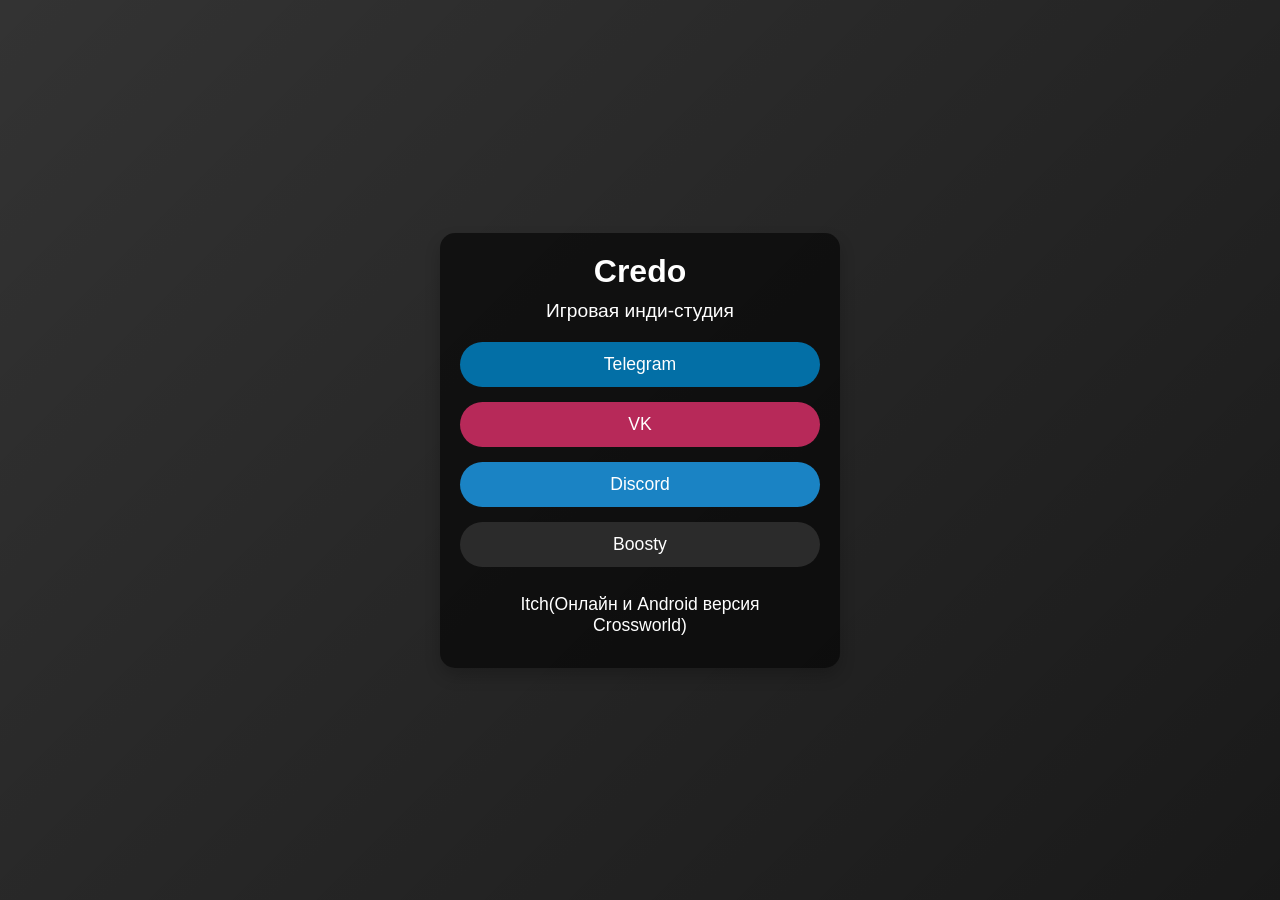
==== index.html @ 09cc0296 "Update index.html" ====
<!DOCTYPE html>
<html lang="en">
<head>
    <meta charset="UTF-8">
    <meta name="viewport" content="width=device-width, initial-scale=1.0">
    <title>Credo</title>
    <link rel="stylesheet" href="style.css">
</head>
<body>
    <div class="container">
        <h1>Credo</h1>
        <p>Игровая инди-студия</p>
        
        <div class="links">
            <a href="https://t.me/gamesareacredo" class="link telegram">Telegram</a>
            <a href="https://vk.com/credoindiegame" class="link instagram">VK</a>
            <a href="https://discord.gg/mqxVw9XGm2" class="link twitter">Discord</a>
            <a href="https://boosty.to/credo_game" class="link github">Boosty</a>
            <a href="https://food-king.itch.io/crossworld" class="link itch">Itch(Онлайн и Android версия Crossworld)</a>
        </div>
    </div>
</body>
</html>
---- style.css ----
* {
    margin: 0;
    padding: 0;
    box-sizing: border-box;
}

body {
    font-family: Arial, sans-serif;
    background: linear-gradient(135deg, rgba(0, 0, 0, 0.8), rgba(0, 0, 0, 0.9)), url('background-image.jpg') center/cover no-repeat;
    display: flex;
    justify-content: center;
    align-items: center;
    height: 100vh;
    color: #fff;
}

.container {
    text-align: center;
    max-width: 400px;
    width: 90%;
    background: rgba(0, 0, 0, 0.6); /* Темный полупрозрачный фон */
    padding: 20px;
    border-radius: 15px; /* Закругленные углы контейнера */
    box-shadow: 0 8px 16px rgba(0, 0, 0, 0.2);
}

h1 {
    font-size: 2em;
    margin-bottom: 10px;
}

p {
    font-size: 1.2em;
    margin-bottom: 20px;
}

.links {
    display: flex;
    flex-direction: column;
    gap: 15px;
}

.link {
    text-decoration: none;
    color: #fff;
    padding: 12px 20px;
    border-radius: 30px; /* Более закругленные кнопки */
    font-size: 1.1em;
    transition: background 0.3s, transform 0.2s;
}

.telegram { background: rgba(0, 136, 204, 0.8); }
.instagram { background: rgba(225, 48, 108, 0.8); }
.twitter { background: rgba(29, 161, 242, 0.8); }
.github { background: rgba(51, 51, 51, 0.8); }
.itch { background: rgba(34, 19, 2c, 0.8); }

.link:hover {
    opacity: 0.9;
    transform: scale(1.05); /* Небольшой масштаб при наведении */
}
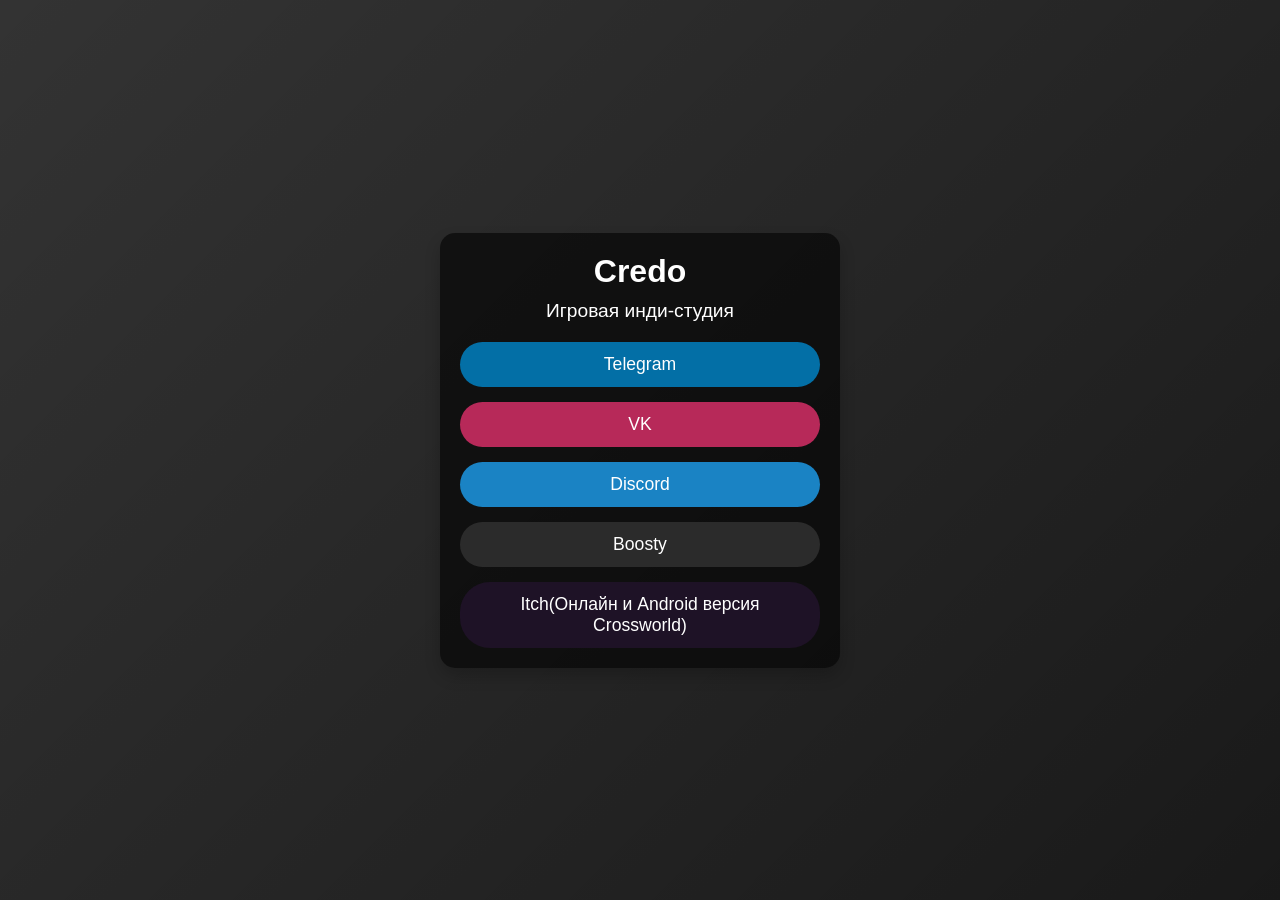
==== commit 63918036: "add favicon and change title" ====
--- a/index.html
+++ b/index.html
@@ -3,7 +3,8 @@
 <head>
     <meta charset="UTF-8">
     <meta name="viewport" content="width=device-width, initial-scale=1.0">
-    <title>Credo</title>
+    <title>Credo | Все ссылки</title>
+    <link rel="icon" type="image/x-icon" href="/images/favicon.png">
     <link rel="stylesheet" href="style.css">
 </head>
 <body>
--- a/style.css
+++ b/style.css
@@ -53,7 +53,7 @@
 .instagram { background: rgba(225, 48, 108, 0.8); }
 .twitter { background: rgba(29, 161, 242, 0.8); }
 .github { background: rgba(51, 51, 51, 0.8); }
-.itch { background: rgba(34, 19, 2c, 0.8); }
+.itch { background: rgba(34, 19, 44, 0.8); }
 
 .link:hover {
     opacity: 0.9;
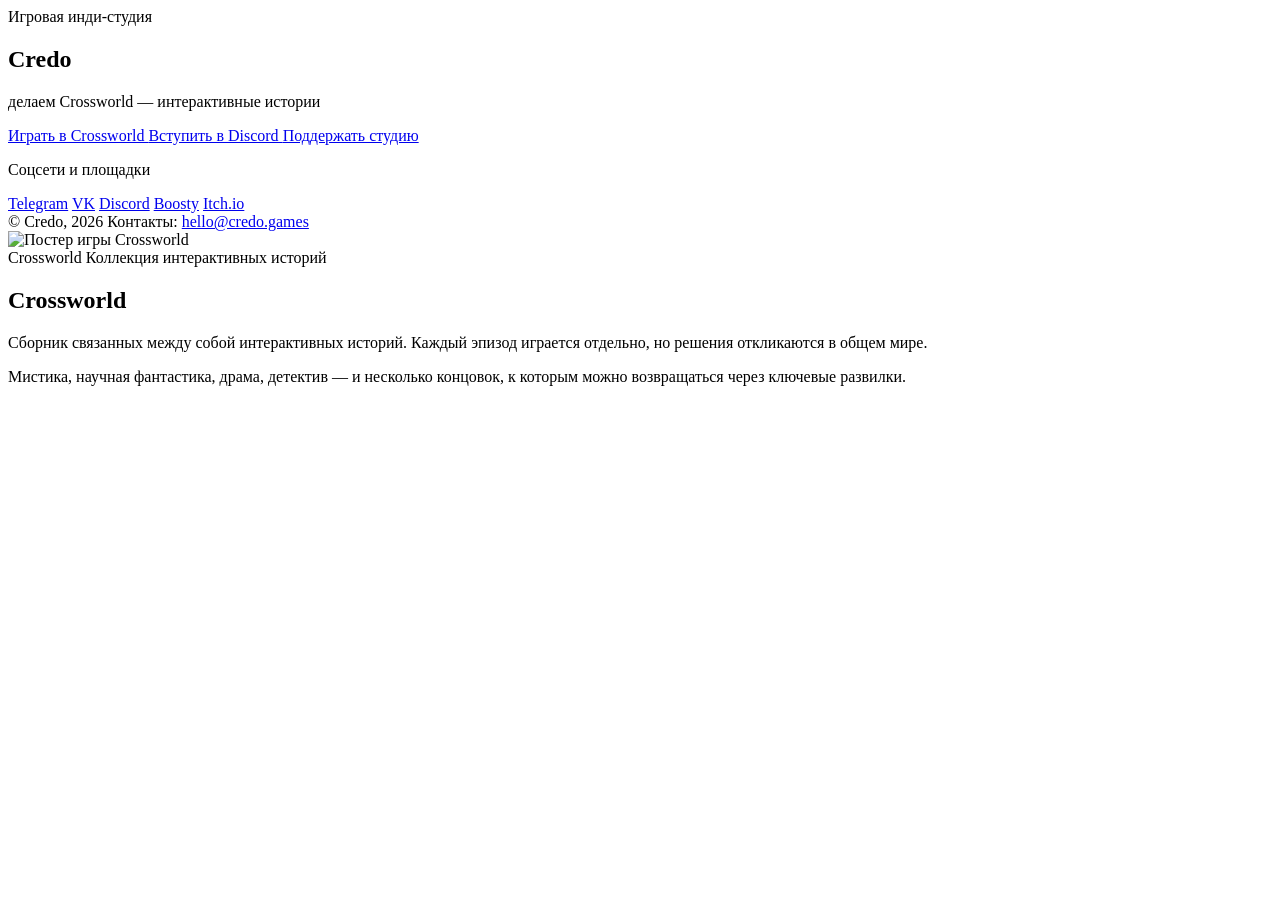
==== commit 516aa60b: "Revise index.html for Credo website update Updated the HTML structure and content for the Credo webs" ====
--- a/index.html
+++ b/index.html
@@ -1,24 +1,108 @@
 <!DOCTYPE html>
-<html lang="en">
+<html lang="ru">
 <head>
-    <meta charset="UTF-8">
-    <meta name="viewport" content="width=device-width, initial-scale=1.0">
-    <title>Credo | Все ссылки</title>
-    <link rel="icon" type="image/x-icon" href="/images/favicon.png">
-    <link rel="stylesheet" href="style.css">
+  <meta charset="UTF-8" />
+  <title>Credo — Crossworld</title>
+  <meta name="viewport" content="width=device-width, initial-scale=1" />
+  <meta
+    name="description"
+    content="Credo — инди-студия, создающая Crossworld: коллекцию интерактивных историй, где решения меняют финал."
+  />
+
+  <link rel="preconnect" href="https://fonts.googleapis.com">
+  <link rel="preconnect" href="https://fonts.gstatic.com" crossorigin>
+  <link
+    href="https://fonts.googleapis.com/css2?family=Cinzel:wght@600;700&family=Inter:wght@300;400;600;700&display=swap"
+    rel="stylesheet"
+  >
+
+  <link rel="stylesheet" href="css/base.css">
+  <link rel="stylesheet" href="css/background-stars.css">
+  <link rel="stylesheet" href="css/card.css">
+  <link rel="stylesheet" href="css/poster.css">
+  <link rel="stylesheet" href="css/layout.css">
 </head>
 <body>
-    <div class="container">
-        <h1>Credo</h1>
-        <p>Игровая инди-студия</p>
-        
-        <div class="links">
-            <a href="https://t.me/gamesareacredo" class="link telegram">Telegram</a>
-            <a href="https://vk.com/credoindiegame" class="link instagram">VK</a>
-            <a href="https://discord.gg/mqxVw9XGm2" class="link twitter">Discord</a>
-            <a href="https://boosty.to/credo_game" class="link github">Boosty</a>
-            <a href="https://food-king.itch.io/crossworld" class="link itch">Itch(Онлайн и Android версия Crossworld)</a>
+
+  <main class="page">
+    <div class="layout">
+
+      <!-- Левая колонка -->
+      <section class="card card-links" aria-label="Credo — ссылки и контакты">
+        <header class="card-header">
+          <div class="logo-pill">
+            <span class="logo-dot"></span>
+            <span>Игровая инди-студия</span>
+          </div>
+
+          <h1 class="title">Credo</h1>
+          <p class="subtitle">делаем Crossworld — интерактивные истории</p>
+        </header>
+
+        <div class="cta-column">
+          <!-- Замени href на реальные ссылки -->
+          <a class="btn btn-primary" href="https://your-itch-link.example" target="_blank" rel="noopener noreferrer">
+            Играть в Crossworld
+          </a>
+
+          <a class="btn btn-secondary" href="https://your-discord-link.example" target="_blank" rel="noopener noreferrer">
+            Вступить в Discord
+          </a>
+
+          <a class="btn btn-outline" href="https://your-boosty-link.example" target="_blank" rel="noopener noreferrer">
+            Поддержать студию
+          </a>
         </div>
+
+        <div class="links-section">
+          <p class="links-title">Соцсети и площадки</p>
+
+          <div class="links-grid">
+            <a class="pill-link" href="https://t.me/your_telegram" target="_blank" rel="noopener noreferrer">Telegram</a>
+            <a class="pill-link" href="https://vk.com/your_vk" target="_blank" rel="noopener noreferrer">VK</a>
+            <a class="pill-link" href="https://discord.gg/your_discord" target="_blank" rel="noopener noreferrer">Discord</a>
+            <a class="pill-link" href="https://boosty.to/your_boosty" target="_blank" rel="noopener noreferrer">Boosty</a>
+            <a class="pill-link" href="https://your-itch-link.example" target="_blank" rel="noopener noreferrer">Itch.io</a>
+          </div>
+        </div>
+
+        <footer class="card-footer">
+          <span>© Credo, 2026</span>
+          <span>Контакты: <a href="mailto:hello@credo.games">hello@credo.games</a></span>
+        </footer>
+      </section>
+
+      <!-- Правая колонка -->
+      <section class="poster-block" aria-label="Crossworld — постер и описание">
+        <article class="poster-card">
+          <!-- Замени src на свой постер -->
+          <img
+            src="images/crossworld-poster.jpg"
+            alt="Постер игры Crossworld"
+            class="poster-image"
+          />
+
+          <div class="poster-tag">
+            <span class="tag-pill">Crossworld</span>
+            <span class="tag-sub">Коллекция интерактивных историй</span>
+          </div>
+        </article>
+
+        <div class="poster-description">
+          <h2>Crossworld</h2>
+          <p>
+            Сборник связанных между собой интерактивных историй. Каждый эпизод
+            играется отдельно, но решения откликаются в общем мире.
+          </p>
+          <p class="poster-extra">
+            Мистика, научная фантастика, драма, детектив — и несколько концовок,
+            к которым можно возвращаться через ключевые развилки.
+          </p>
+        </div>
+      </section>
+
     </div>
+  </main>
+
 </body>
 </html>
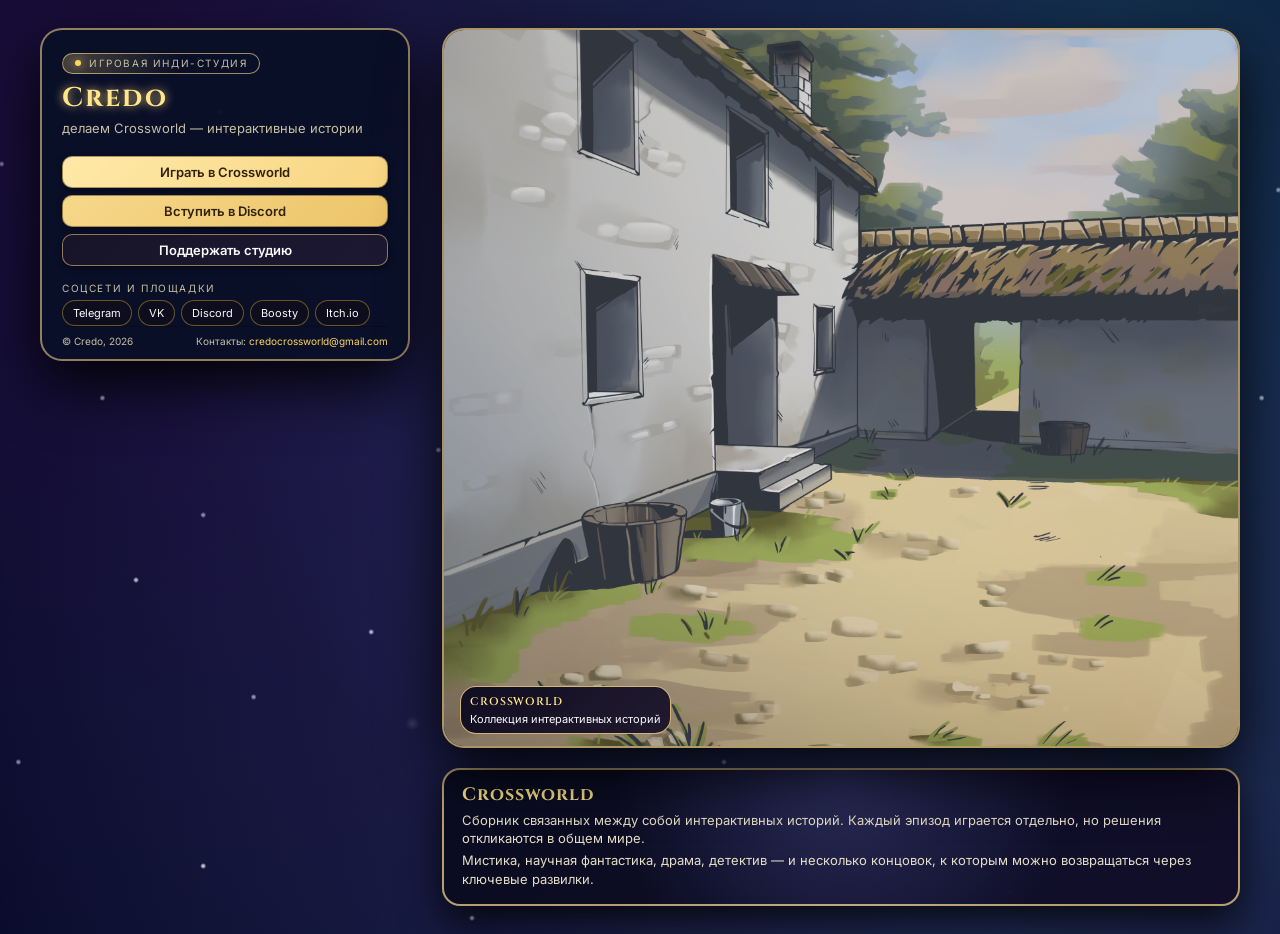
==== commit 34247320: "+" ====
--- a/index.html
+++ b/index.html
@@ -68,7 +68,7 @@
 
         <footer class="card-footer">
           <span>© Credo, 2026</span>
-          <span>Контакты: <a href="mailto:hello@credo.games">hello@credo.games</a></span>
+          <span>Контакты: <a href="mailto:credocrossworld@gmail.com">credocrossworld@gmail.com</a></span>
         </footer>
       </section>
 
--- a/css/base.css
+++ b/css/base.css
@@ -0,0 +1,39 @@
+:root {
+  --bg-1: #02051a;
+  --bg-2: #050b26;
+
+  --card-bg: rgba(10, 16, 40, 0.96);
+  --card-border: rgba(255, 221, 140, 0.55);
+
+  --accent-main: #ffd75a;
+  --accent-alt: #fbbf24;
+  --accent-hot: #f97316;
+
+  --text-main: #f9fafb;
+  --text-muted: #e5dec7;
+  --text-soft: #c7bfa3;
+
+  --radius-card: 22px;
+  --radius-pill: 999px;
+
+  --shadow-soft: 0 24px 60px rgba(0, 0, 0, 0.9);
+
+  --transition-fast: 150ms ease-out;
+}
+
+*,
+*::before,
+*::after {
+  box-sizing: border-box;
+}
+
+body {
+  margin: 0;
+  min-height: 100vh;
+  font-family: "Inter", system-ui, -apple-system, BlinkMacSystemFont, "Segoe UI", sans-serif;
+  color: var(--text-main);
+  background: linear-gradient(180deg, var(--bg-1), var(--bg-2));
+  position: relative;
+  overflow-x: hidden;
+  overflow-y: auto;
+}
--- a/css/background-stars.css
+++ b/css/background-stars.css
@@ -0,0 +1,253 @@
+/* background-stars.css
+   1) Статичная россыпь мелких звёзд + мягкие туманности (body::before)
+      — с плавным движением и лёгким мерцанием
+   2) Несколько мерцающих звёзд-крестиков (body::after, .page::before, .page::after)
+      — медленное мерцание, не синхронное
+   3) Базовый контейнер .page
+*/
+
+/* === СЛОЙ 1: МЕЛКИЕ ЗВЁЗДЫ + ТУМАННОСТИ === */
+
+body::before {
+  content: "";
+  position: fixed;
+  inset: -200px;
+  pointer-events: none;
+  z-index: 0;
+  mix-blend-mode: screen;
+  background-repeat: no-repeat;
+
+  background-image:
+    /* туманности: мягкие, слегка заметные */
+    radial-gradient(circle at 22% 26%, rgba(88, 28, 135, 0.32), transparent 60%),
+    radial-gradient(circle at 78% 20%, rgba(56, 189, 248, 0.22), transparent 60%),
+    radial-gradient(circle at 68% 72%, rgba(129, 140, 248, 0.28), transparent 65%),
+
+    /* звёздное поле: вручную раскиданные точки */
+    radial-gradient(circle at 3% 6%,   rgba(248,250,252,0.9) 1px, transparent 3px),
+    radial-gradient(circle at 8% 15%,  rgba(248,250,252,0.6) 1px, transparent 3px),
+    radial-gradient(circle at 15% 4%,  rgba(248,250,252,0.8) 1px, transparent 3px),
+    radial-gradient(circle at 21% 11%, rgba(248,250,252,0.7) 1px, transparent 3px),
+    radial-gradient(circle at 28% 7%,  rgba(248,250,252,0.9) 1.1px, transparent 3px),
+    radial-gradient(circle at 35% 3%,  rgba(248,250,252,0.7) 1px, transparent 3px),
+    radial-gradient(circle at 42% 9%,  rgba(248,250,252,0.85) 1px, transparent 3px),
+    radial-gradient(circle at 49% 5%,  rgba(248,250,252,0.7) 1px, transparent 3px),
+    radial-gradient(circle at 56% 10%, rgba(248,250,252,0.9) 1.1px, transparent 3px),
+    radial-gradient(circle at 63% 4%,  rgba(248,250,252,0.8) 1px, transparent 3px),
+    radial-gradient(circle at 70% 9%,  rgba(248,250,252,0.9) 1px, transparent 3px),
+    radial-gradient(circle at 77% 3%,  rgba(248,250,252,0.7) 1px, transparent 3px),
+    radial-gradient(circle at 84% 11%, rgba(248,250,252,0.85) 1.1px, transparent 3px),
+    radial-gradient(circle at 91% 6%,  rgba(248,250,252,0.8) 1px, transparent 3px),
+    radial-gradient(circle at 97% 12%, rgba(248,250,252,0.9) 1px, transparent 3px),
+
+    radial-gradient(circle at 5% 22%,  rgba(248,250,252,0.8) 1px, transparent 3px),
+    radial-gradient(circle at 12% 28%, rgba(248,250,252,0.6) 1px, transparent 3px),
+    radial-gradient(circle at 18% 34%, rgba(248,250,252,0.9) 1.1px, transparent 3px),
+    radial-gradient(circle at 25% 24%, rgba(248,250,252,0.7) 1px, transparent 3px),
+    radial-gradient(circle at 32% 31%, rgba(248,250,252,0.85) 1px, transparent 3px),
+    radial-gradient(circle at 39% 22%, rgba(248,250,252,0.7) 1px, transparent 3px),
+    radial-gradient(circle at 46% 29%, rgba(248,250,252,0.9) 1px, transparent 3px),
+    radial-gradient(circle at 53% 20%, rgba(248,250,252,0.75) 1px, transparent 3px),
+    radial-gradient(circle at 60% 28%, rgba(248,250,252,0.9) 1.1px, transparent 3px),
+    radial-gradient(circle at 67% 23%, rgba(248,250,252,0.7) 1px, transparent 3px),
+    radial-gradient(circle at 74% 32%, rgba(248,250,252,0.8) 1px, transparent 3px),
+    radial-gradient(circle at 81% 24%, rgba(248,250,252,0.9) 1px, transparent 3px),
+    radial-gradient(circle at 88% 30%, rgba(248,250,252,0.7) 1px, transparent 3px),
+    radial-gradient(circle at 95% 22%, rgba(248,250,252,0.85) 1px, transparent 3px),
+
+    radial-gradient(circle at 4% 44%,  rgba(248,250,252,0.75) 1px, transparent 3px),
+    radial-gradient(circle at 10% 51%, rgba(248,250,252,0.65) 1px, transparent 3px),
+    radial-gradient(circle at 18% 46%, rgba(248,250,252,0.9) 1.1px, transparent 3px),
+    radial-gradient(circle at 24% 55%, rgba(248,250,252,0.7) 1px, transparent 3px),
+    radial-gradient(circle at 31% 42%, rgba(248,250,252,0.9) 1px, transparent 3px),
+    radial-gradient(circle at 38% 50%, rgba(248,250,252,0.75) 1px, transparent 3px),
+    radial-gradient(circle at 45% 46%, rgba(248,250,252,0.85) 1px, transparent 3px),
+    radial-gradient(circle at 52% 54%, rgba(248,250,252,0.7) 1px, transparent 3px),
+    radial-gradient(circle at 59% 48%, rgba(248,250,252,0.9) 1.1px, transparent 3px),
+    radial-gradient(circle at 66% 55%, rgba(248,250,252,0.7) 1px, transparent 3px),
+    radial-gradient(circle at 73% 44%, rgba(248,250,252,0.85) 1px, transparent 3px),
+    radial-gradient(circle at 80% 52%, rgba(248,250,252,0.7) 1px, transparent 3px),
+    radial-gradient(circle at 87% 46%, rgba(248,250,252,0.9) 1px, transparent 3px),
+    radial-gradient(circle at 94% 53%, rgba(248,250,252,0.75) 1px, transparent 3px),
+
+    radial-gradient(circle at 6% 66%,  rgba(248,250,252,0.8) 1px, transparent 3px),
+    radial-gradient(circle at 13% 74%, rgba(248,250,252,0.6) 1px, transparent 3px),
+    radial-gradient(circle at 20% 60%, rgba(248,250,252,0.9) 1.1px, transparent 3px),
+    radial-gradient(circle at 27% 69%, rgba(248,250,252,0.7) 1px, transparent 3px),
+    radial-gradient(circle at 34% 64%, rgba(248,250,252,0.9) 1px, transparent 3px),
+    radial-gradient(circle at 41% 72%, rgba(248,250,252,0.75) 1px, transparent 3px),
+    radial-gradient(circle at 48% 66%, rgba(248,250,252,0.85) 1px, transparent 3px),
+    radial-gradient(circle at 55% 74%, rgba(248,250,252,0.7) 1px, transparent 3px),
+    radial-gradient(circle at 62% 60%, rgba(248,250,252,0.9) 1.1px, transparent 3px),
+    radial-gradient(circle at 69% 68%, rgba(248,250,252,0.7) 1px, transparent 3px),
+    radial-gradient(circle at 76% 63%, rgba(248,250,252,0.85) 1px, transparent 3px),
+    radial-gradient(circle at 83% 71%, rgba(248,250,252,0.7) 1px, transparent 3px),
+    radial-gradient(circle at 90% 66%, rgba(248,250,252,0.9) 1px, transparent 3px),
+
+    radial-gradient(circle at 8% 86%,  rgba(248,250,252,0.8) 1px, transparent 3px),
+    radial-gradient(circle at 16% 93%, rgba(248,250,252,0.6) 1px, transparent 3px),
+    radial-gradient(circle at 24% 82%, rgba(248,250,252,0.9) 1.1px, transparent 3px),
+    radial-gradient(circle at 32% 90%, rgba(248,250,252,0.7) 1px, transparent 3px),
+    radial-gradient(circle at 40% 86%, rgba(248,250,252,0.9) 1px, transparent 3px),
+    radial-gradient(circle at 48% 94%, rgba(248,250,252,0.75) 1px, transparent 3px),
+    radial-gradient(circle at 56% 88%, rgba(248,250,252,0.85) 1px, transparent 3px),
+    radial-gradient(circle at 64% 96%, rgba(248,250,252,0.7) 1px, transparent 3px),
+    radial-gradient(circle at 72% 84%, rgba(248,250,252,0.9) 1.1px, transparent 3px),
+    radial-gradient(circle at 80% 92%, rgba(248,250,252,0.7) 1px, transparent 3px),
+    radial-gradient(circle at 88% 88%, rgba(248,250,252,0.85) 1px, transparent 3px),
+    radial-gradient(circle at 95% 94%, rgba(248,250,252,0.8) 1px, transparent 3px);
+
+  opacity: 0.9;
+
+  animation:
+    starsDrift 54s linear infinite,
+    starsTwinkle 6s ease-in-out infinite alternate;
+}
+
+/* === СЛОЙ 2: МЕРЦАЮЩИЕ ЗВЁЗДЫ-КРЕСТИКИ (ГРУППА A) === */
+
+body::after {
+  content: "";
+  position: fixed;
+  inset: 0;
+  pointer-events: none;
+  z-index: 0;
+  mix-blend-mode: screen;
+  background-repeat: no-repeat;
+  filter: drop-shadow(0 0 8px rgba(167,139,250,0.9));
+
+  background-image:
+    radial-gradient(circle, rgba(255,255,255,1) 0, rgba(255,255,255,0) 55%),
+    linear-gradient(0deg,  transparent 48%, rgba(255,255,255,0.95) 50%, transparent 52%),
+    linear-gradient(90deg, transparent 48%, rgba(255,255,255,0.95) 50%, transparent 52%),
+
+    radial-gradient(circle, rgba(255,255,255,1) 0, rgba(255,255,255,0) 55%),
+    linear-gradient(0deg,  transparent 48%, rgba(255,255,255,0.95) 50%, transparent 52%),
+    linear-gradient(90deg, transparent 48%, rgba(255,255,255,0.95) 50%, transparent 52%),
+
+    radial-gradient(circle, rgba(255,255,255,1) 0, rgba(255,255,255,0) 55%),
+    linear-gradient(0deg,  transparent 48%, rgba(255,255,255,0.95) 50%, transparent 52%),
+    linear-gradient(90deg, transparent 48%, rgba(255,255,255,0.95) 50%, transparent 52%);
+
+  background-size:
+    20px 20px, 2px 26px, 26px 2px,
+    18px 18px, 2px 24px, 24px 2px,
+    16px 16px, 2px 22px, 22px 2px;
+
+  background-position:
+    18% 24%, 18% 24%, 18% 24%,
+    42% 18%, 42% 18%, 42% 18%,
+    70% 30%, 70% 30%, 70% 30%;
+
+  opacity: 0.18;
+  animation: starFlash 7s ease-in-out infinite;
+}
+
+/* === БАЗОВЫЙ КОНТЕЙНЕР .page === */
+
+.page {
+  position: relative;
+  z-index: 1;
+  min-height: 100vh;
+  display: flex;
+  align-items: center;
+  justify-content: center;
+  padding: 28px 32px;
+}
+
+/* === СЛОЙ 3: КРЕСТИКИ ВОКРУГ КОНТЕНТА (ГРУППА B) === */
+
+.page::before {
+  content: "";
+  position: absolute;
+  inset: 0;
+  pointer-events: none;
+  mix-blend-mode: screen;
+  z-index: 1;
+  background-repeat: no-repeat;
+  filter: drop-shadow(0 0 7px rgba(196,181,253,0.9));
+
+  background-image:
+    radial-gradient(circle, rgba(255,255,255,1) 0, rgba(255,255,255,0) 55%),
+    linear-gradient(0deg,  transparent 48%, rgba(255,255,255,0.95) 50%, transparent 52%),
+    linear-gradient(90deg, transparent 48%, rgba(255,255,255,0.95) 50%, transparent 52%),
+
+    radial-gradient(circle, rgba(255,255,255,1) 0, rgba(255,255,255,0) 55%),
+    linear-gradient(0deg,  transparent 48%, rgba(255,255,255,0.95) 50%, transparent 52%),
+    linear-gradient(90deg, transparent 48%, rgba(255,255,255,0.95) 50%, transparent 52%);
+
+  background-size:
+    18px 18px, 2px 24px, 24px 2px,
+    16px 16px, 2px 22px, 22px 2px;
+
+  background-position:
+    24% 36%, 24% 36%, 24% 36%,
+    82% 26%, 82% 26%, 82% 26%;
+
+  opacity: 0.16;
+  animation: starFlash 9s ease-in-out infinite;
+  animation-delay: 2.3s;
+}
+
+/* === СЛОЙ 4: КРЕСТИКИ СНИЗУ (ГРУППА C) === */
+
+.page::after {
+  content: "";
+  position: absolute;
+  inset: 0;
+  pointer-events: none;
+  mix-blend-mode: screen;
+  z-index: 1;
+  background-repeat: no-repeat;
+  filter: drop-shadow(0 0 7px rgba(167,139,250,0.9));
+
+  background-image:
+    radial-gradient(circle, rgba(255,255,255,1) 0, rgba(255,255,255,0) 55%),
+    linear-gradient(0deg,  transparent 48%, rgba(255,255,255,0.95) 50%, transparent 52%),
+    linear-gradient(90deg, transparent 48%, rgba(255,255,255,0.95) 50%, transparent 52%),
+
+    radial-gradient(circle, rgba(255,255,255,1) 0, rgba(255,255,255,0) 55%),
+    linear-gradient(0deg,  transparent 48%, rgba(255,255,255,0.95) 50%, transparent 52%),
+    linear-gradient(90deg, transparent 48%, rgba(255,255,255,0.95) 50%, transparent 52%);
+
+  background-size:
+    17px 17px, 2px 22px, 22px 2px,
+    15px 15px, 2px 20px, 20px 2px;
+
+  background-position:
+    32% 78%, 32% 78%, 32% 78%,
+    86% 68%, 86% 68%, 86% 68%;
+
+  opacity: 0.14;
+  animation: starFlash 10.5s ease-in-out infinite;
+  animation-delay: 4s;
+}
+
+/* На мобильных можно убрать дополнительные крестики, чтобы не шумели */
+
+@media (max-width: 960px) {
+  .page::before,
+  .page::after {
+    display: none;
+  }
+}
+
+/* === АНИМАЦИИ === */
+
+@keyframes starsDrift {
+  0%   { transform: translate3d(0, 0, 0); }
+  100% { transform: translate3d(-120px, -90px, 0); }
+}
+
+@keyframes starsTwinkle {
+  0%, 100% { opacity: 0.6; }
+  50%      { opacity: 0.9; }
+}
+
+@keyframes starFlash {
+  0%, 15%   { opacity: 0.05; }
+  35%       { opacity: 1; }
+  55%       { opacity: 0.35; }
+  75%       { opacity: 0.7; }
+  100%      { opacity: 0.1; }
+}
--- a/css/card.css
+++ b/css/card.css
@@ -0,0 +1,184 @@
+.card {
+  background: var(--card-bg);
+  border-radius: var(--radius-card);
+  border: 2px solid var(--card-border);
+  box-shadow: var(--shadow-soft);
+  padding: 20px 20px 12px;
+  backdrop-filter: blur(16px);
+}
+
+.card-links {
+  width: 370px;
+  flex-shrink: 0;
+  display: flex;
+  flex-direction: column;
+}
+
+.card-header {
+  text-align: left;
+  margin-bottom: 10px;
+}
+
+.logo-pill {
+  display: inline-flex;
+  align-items: center;
+  gap: 8px;
+  padding: 3px 12px 4px;
+  border-radius: var(--radius-pill);
+  border: 1px solid rgba(255, 221, 140, 0.6);
+  background:
+    radial-gradient(circle at 0 0, rgba(255, 215, 128, 0.25), transparent 60%),
+    rgba(10, 16, 40, 0.98);
+  font-size: 10px;
+  text-transform: uppercase;
+  letter-spacing: 0.16em;
+  color: var(--text-soft);
+  margin-bottom: 6px;
+}
+
+.logo-dot {
+  width: 6px;
+  height: 6px;
+  border-radius: 50%;
+  background: var(--accent-main);
+  box-shadow: 0 0 10px rgba(255, 215, 128, 0.9);
+}
+
+.title {
+  font-family: "Cinzel", "Times New Roman", serif;
+  font-size: 27px;
+  font-weight: 700;
+  margin: 0 0 4px;
+  letter-spacing: 0.08em;
+  color: #ffe68a;
+  text-shadow: 0 0 10px rgba(255, 215, 128, 0.9);
+}
+
+.subtitle {
+  margin: 0;
+  font-size: 13px;
+  color: var(--text-soft);
+}
+
+.cta-column {
+  display: flex;
+  flex-direction: column;
+  gap: 7px;
+  margin: 10px 0 12px;
+}
+
+/* Кнопки */
+
+.btn {
+  display: inline-flex;
+  justify-content: center;
+  align-items: center;
+  padding: 7px 14px;
+  border-radius: 10px;
+  border: 1px solid rgba(0, 0, 0, 0.35);
+  font-size: 13px;
+  font-weight: 600;
+  text-decoration: none;
+  cursor: pointer;
+  transition:
+    transform var(--transition-fast),
+    box-shadow var(--transition-fast),
+    filter var(--transition-fast),
+    background-position 220ms ease-out;
+  background-size: 160% 160%;
+}
+
+.btn-primary {
+  background-image: linear-gradient(135deg, #ffe9a8, #f3c96a);
+  color: #31220a;
+  box-shadow: 0 2px 6px rgba(0, 0, 0, 0.45);
+}
+
+.btn-secondary {
+  background-image: linear-gradient(135deg, #f6d889, #e7b858);
+  color: #31220a;
+  box-shadow: 0 2px 6px rgba(0, 0, 0, 0.4);
+}
+
+.btn-outline {
+  background-image: linear-gradient(135deg, #171428, #221b3a);
+  color: var(--text-main);
+  border-color: rgba(255, 221, 140, 0.5);
+  box-shadow: 0 2px 6px rgba(0, 0, 0, 0.5);
+}
+
+.btn:hover {
+  transform: translateY(-1px);
+  filter: brightness(1.03);
+  box-shadow: 0 3px 8px rgba(0, 0, 0, 0.55);
+}
+
+.btn:active {
+  transform: translateY(0);
+  filter: brightness(0.96);
+  box-shadow: 0 1px 5px rgba(0, 0, 0, 0.6);
+}
+
+/* Соцсети */
+
+.links-section {
+  margin-top: 4px;
+}
+
+.links-title {
+  font-size: 10px;
+  text-transform: uppercase;
+  letter-spacing: 0.16em;
+  color: var(--text-soft);
+  margin: 0 0 6px;
+}
+
+.links-grid {
+  display: flex;
+  flex-wrap: wrap;
+  gap: 6px;
+}
+
+.pill-link {
+  padding: 5px 10px;
+  border-radius: var(--radius-pill);
+  font-size: 11px;
+  text-decoration: none;
+  color: var(--text-main);
+  border: 1px solid rgba(117, 94, 40, 0.9);
+  background: rgba(15, 14, 30, 0.95);
+  transition:
+    background-color var(--transition-fast),
+    border-color var(--transition-fast),
+    transform var(--transition-fast),
+    box-shadow var(--transition-fast);
+}
+
+.pill-link:hover {
+  background-color: rgba(26, 21, 52, 1);
+  border-color: rgba(255, 221, 140, 0.9);
+  transform: translateY(-1px);
+  box-shadow: 0 6px 14px rgba(0, 0, 0, 0.9);
+}
+
+/* Футер */
+
+.card-footer {
+  margin-top: auto;
+  padding-top: 8px;
+  border-top: 1px solid rgba(10, 10, 24, 1);
+  display: flex;
+  justify-content: space-between;
+  gap: 6px;
+  font-size: 10px;
+  color: var(--text-soft);
+}
+
+.card-footer a {
+  color: var(--accent-main);
+  text-decoration: none;
+}
+
+.card-footer a:hover {
+  text-decoration: underline;
+}
--- a/css/poster.css
+++ b/css/poster.css
@@ -0,0 +1,93 @@
+.poster-block {
+  flex: 1;
+  display: flex;
+  flex-direction: column;
+  gap: 10px;
+}
+
+.poster-card {
+  position: relative;
+  border-radius: var(--radius-card);
+  overflow: hidden;
+  border: 2px solid rgba(255, 221, 140, 0.65);
+  box-shadow: var(--shadow-soft);
+  background:
+    radial-gradient(circle at top, rgba(255, 215, 128, 0.18), transparent 55%),
+    radial-gradient(circle at bottom, rgba(248, 181, 84, 0.25), transparent 60%),
+    #02051a;
+  height: 80vh;
+  max-height: 800px;
+}
+
+.poster-image {
+  width: 100%;
+  height: 100%;
+  display: block;
+  object-fit: cover;
+  opacity: 0.96;
+}
+
+.poster-tag {
+  position: absolute;
+  left: 16px;
+  bottom: 12px;
+  display: flex;
+  flex-direction: column;
+  gap: 3px;
+  padding: 7px 9px;
+  border-radius: 16px;
+  background: linear-gradient(
+    135deg,
+    rgba(13, 10, 32, 0.96),
+    rgba(20, 14, 40, 0.9)
+  );
+  backdrop-filter: blur(9px);
+  border: 1px solid rgba(255, 221, 140, 0.8);
+}
+
+.tag-pill {
+  font-family: "Cinzel", "Times New Roman", serif;
+  font-size: 11px;
+  font-weight: 600;
+  letter-spacing: 0.08em;
+  text-transform: uppercase;
+  color: #ffe68a;
+}
+
+.tag-sub {
+  font-size: 11px;
+  color: var(--text-main);
+}
+
+/* Нижний фрейм под описанием */
+
+.poster-description {
+  margin-top: 10px;
+  padding: 12px 18px;
+  border-radius: 18px;
+  border: 2px solid rgba(255, 221, 140, 0.7);
+  background:
+    radial-gradient(circle at top, rgba(129, 140, 248, 0.25) 0, transparent 55%),
+    linear-gradient(135deg, rgba(10, 12, 32, 0.98), rgba(18, 14, 42, 0.98));
+  box-shadow: 0 16px 40px rgba(0, 0, 0, 0.8);
+}
+
+.poster-description h2 {
+  margin: 0 0 4px;
+  font-family: "Cinzel", "Times New Roman", serif;
+  font-size: 18px;
+  letter-spacing: 0.05em;
+  color: #ffe68a;
+}
+
+.poster-description p {
+  margin: 0 0 4px;
+  font-size: 13px;
+  color: var(--text-muted);
+  line-height: 1.4;
+}
+
+.poster-extra {
+  font-size: 12px;
+  color: var(--text-soft);
+}
--- a/css/layout.css
+++ b/css/layout.css
@@ -0,0 +1,54 @@
+.layout {
+  width: 100%;
+  max-width: 1200px;
+  display: flex;
+  gap: 32px;
+  align-items: flex-start;
+  position: relative;
+  z-index: 2; /* над бликами и фоном */
+}
+
+@media (max-width: 960px) {
+  .layout {
+    flex-direction: column;
+    max-width: 640px;
+  }
+
+  .card-links {
+    width: 100%;
+  }
+
+  .poster-card {
+    height: 70vh;
+    max-height: none;
+  }
+}
+
+@media (max-width: 480px) {
+  .page {
+    padding: 20px 12px 24px;
+  }
+
+  .card {
+    padding: 16px 12px 10px;
+    border-radius: 18px;
+  }
+
+  .poster-card,
+  .poster-description {
+    border-radius: 14px;
+  }
+
+  .title {
+    font-size: 23px;
+  }
+
+  .subtitle {
+    font-size: 11px;
+  }
+
+  .btn {
+    font-size: 12px;
+    padding: 6px 12px;
+  }
+}
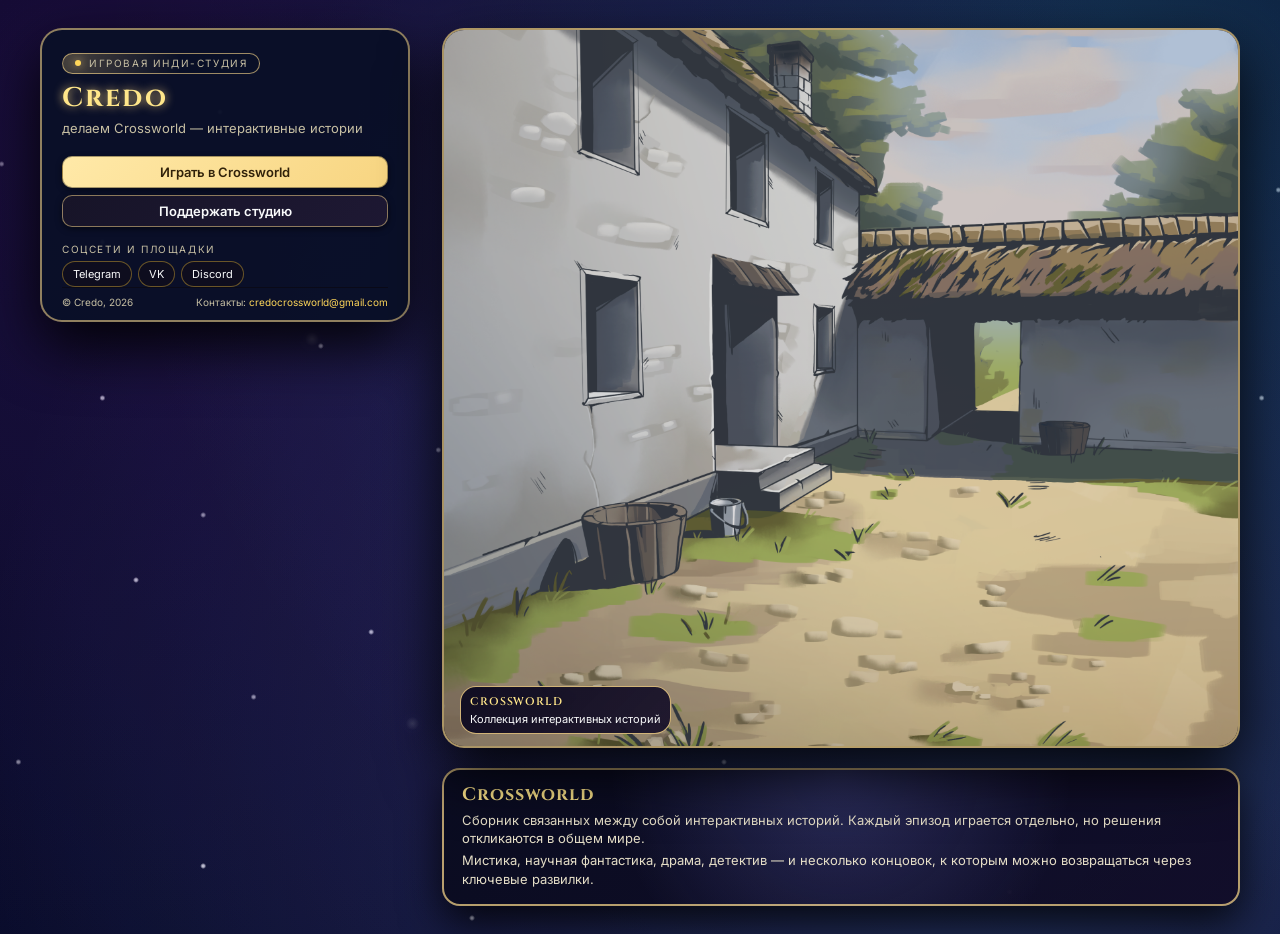
==== commit b2af77f1: "+" ====
--- a/index.html
+++ b/index.html
@@ -41,15 +41,11 @@
 
         <div class="cta-column">
           <!-- Замени href на реальные ссылки -->
-          <a class="btn btn-primary" href="https://your-itch-link.example" target="_blank" rel="noopener noreferrer">
+          <a class="btn btn-primary" href="https://food-king.itch.io/crossworld" target="_blank" rel="noopener noreferrer">
             Играть в Crossworld
           </a>
 
-          <a class="btn btn-secondary" href="https://your-discord-link.example" target="_blank" rel="noopener noreferrer">
-            Вступить в Discord
-          </a>
-
-          <a class="btn btn-outline" href="https://your-boosty-link.example" target="_blank" rel="noopener noreferrer">
+          <a class="btn btn-outline" href="https://boosty.to/credo_game" target="_blank" rel="noopener noreferrer">
             Поддержать студию
           </a>
         </div>
@@ -58,11 +54,9 @@
           <p class="links-title">Соцсети и площадки</p>
 
           <div class="links-grid">
-            <a class="pill-link" href="https://t.me/your_telegram" target="_blank" rel="noopener noreferrer">Telegram</a>
-            <a class="pill-link" href="https://vk.com/your_vk" target="_blank" rel="noopener noreferrer">VK</a>
-            <a class="pill-link" href="https://discord.gg/your_discord" target="_blank" rel="noopener noreferrer">Discord</a>
-            <a class="pill-link" href="https://boosty.to/your_boosty" target="_blank" rel="noopener noreferrer">Boosty</a>
-            <a class="pill-link" href="https://your-itch-link.example" target="_blank" rel="noopener noreferrer">Itch.io</a>
+            <a class="pill-link" href="https://t.me/+BuVAD04osi0wZGUy" target="_blank" rel="noopener noreferrer">Telegram</a>
+            <a class="pill-link" href="https://vk.com/credoindiegame" target="_blank" rel="noopener noreferrer">VK</a>
+            <a class="pill-link" href="https://discord.gg/SwpSPW9fme" target="_blank" rel="noopener noreferrer">Discord</a>
           </div>
         </div>
 
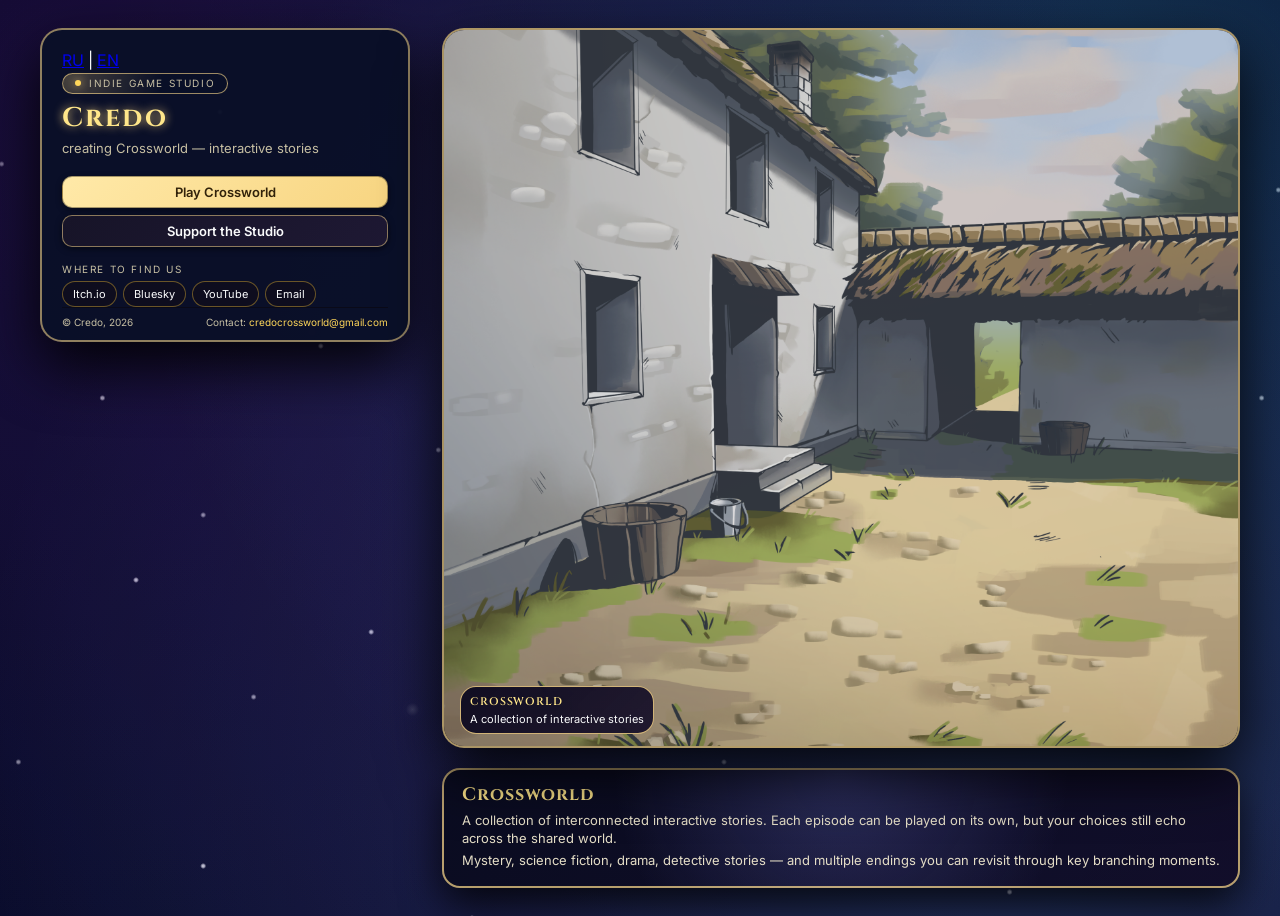
==== commit ab85cc9d: "+" ====
--- a/index.html
+++ b/index.html
@@ -21,6 +21,20 @@
   <link rel="stylesheet" href="css/card.css">
   <link rel="stylesheet" href="css/poster.css">
   <link rel="stylesheet" href="css/layout.css">
+
+  <script>
+    (function () {
+      const savedLang = localStorage.getItem("site-lang");
+      if (savedLang) return;
+
+      const lang = (navigator.language || navigator.userLanguage || "").toLowerCase();
+      const isRussian = lang.startsWith("ru");
+
+      if (!isRussian) {
+        window.location.replace("en/");
+      }
+    })();
+  </script>
 </head>
 <body>
 
@@ -29,6 +43,12 @@
 
       <!-- Левая колонка -->
       <section class="card card-links" aria-label="Credo — ссылки и контакты">
+        <div class="lang-switch" aria-label="Переключение языка">
+          <a class="lang-link is-active" href="/" onclick="localStorage.setItem('site-lang','ru')">RU</a>
+          <span class="lang-divider">|</span>
+          <a class="lang-link" href="en/" onclick="localStorage.setItem('site-lang','en')">EN</a>
+        </div>
+        
         <header class="card-header">
           <div class="logo-pill">
             <span class="logo-dot"></span>
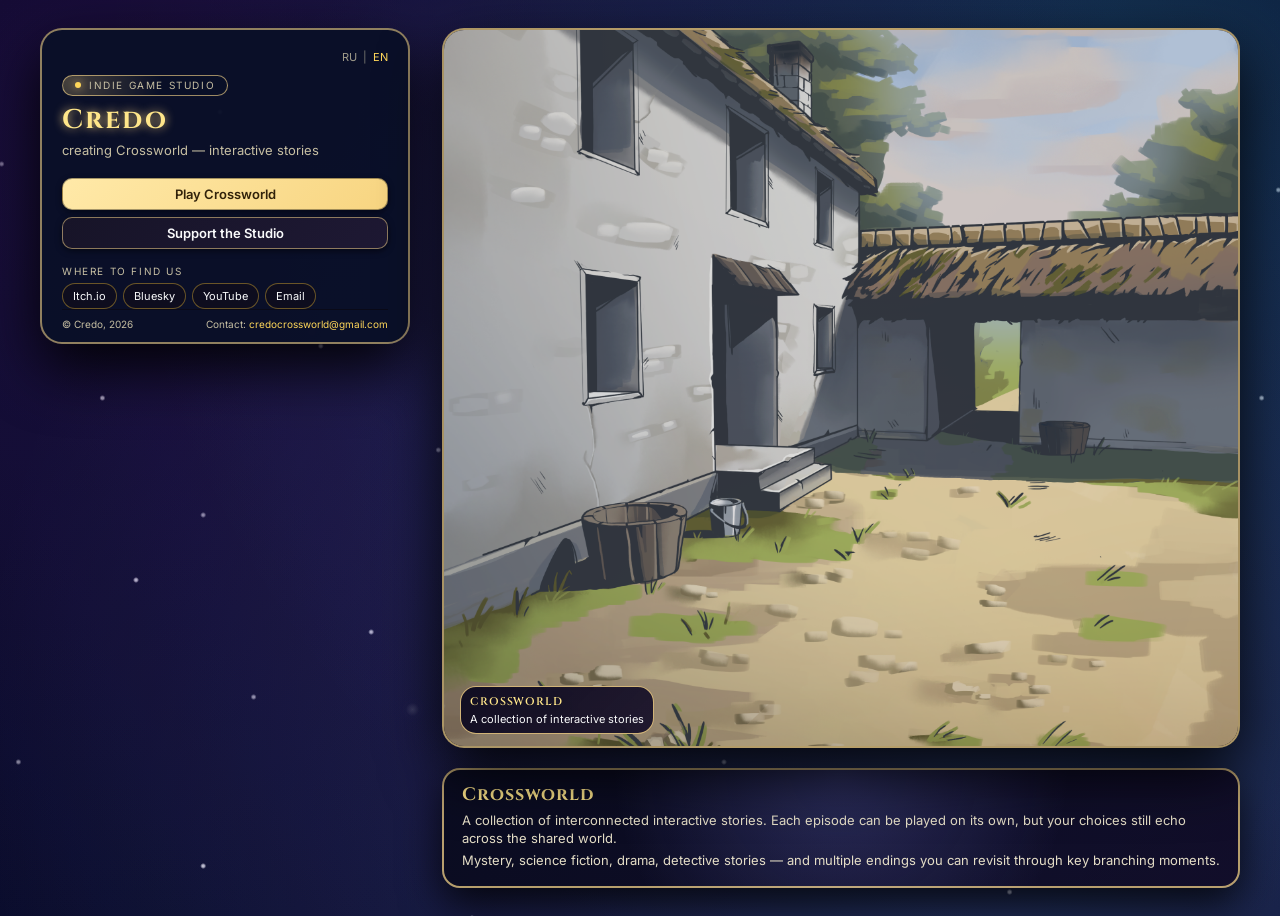
==== commit b13f3eed: "fix favicon" ====
--- a/index.html
+++ b/index.html
@@ -21,6 +21,10 @@
   <link rel="stylesheet" href="css/card.css">
   <link rel="stylesheet" href="css/poster.css">
   <link rel="stylesheet" href="css/layout.css">
+
+
+  <link rel="icon" type="image/png" href="images/favicon.png">
+
 
   <script>
     (function () {
--- a/css/card.css
+++ b/css/card.css
@@ -12,6 +12,37 @@
   flex-shrink: 0;
   display: flex;
   flex-direction: column;
+}
+
+.lang-switch {
+  display: flex;
+  justify-content: flex-end;
+  align-items: center;
+  gap: 6px;
+  margin-bottom: 8px;
+  font-size: 11px;
+}
+
+.lang-link {
+  color: var(--text-soft);
+  text-decoration: none;
+  transition: color var(--transition-fast), opacity var(--transition-fast);
+  opacity: 0.8;
+}
+
+.lang-link:hover {
+  color: var(--text-main);
+  opacity: 1;
+}
+
+.lang-link.is-active {
+  color: var(--accent-main);
+  opacity: 1;
+}
+
+.lang-divider {
+  color: var(--text-soft);
+  opacity: 0.6;
 }
 
 .card-header {
@@ -67,8 +98,6 @@
   margin: 10px 0 12px;
 }
 
-/* Кнопки */
-
 .btn {
   display: inline-flex;
   justify-content: center;
@@ -119,8 +148,6 @@
   box-shadow: 0 1px 5px rgba(0, 0, 0, 0.6);
 }
 
-/* Соцсети */
-
 .links-section {
   margin-top: 4px;
 }
@@ -161,8 +188,6 @@
   box-shadow: 0 6px 14px rgba(0, 0, 0, 0.9);
 }
 
-/* Футер */
-
 .card-footer {
   margin-top: auto;
   padding-top: 8px;
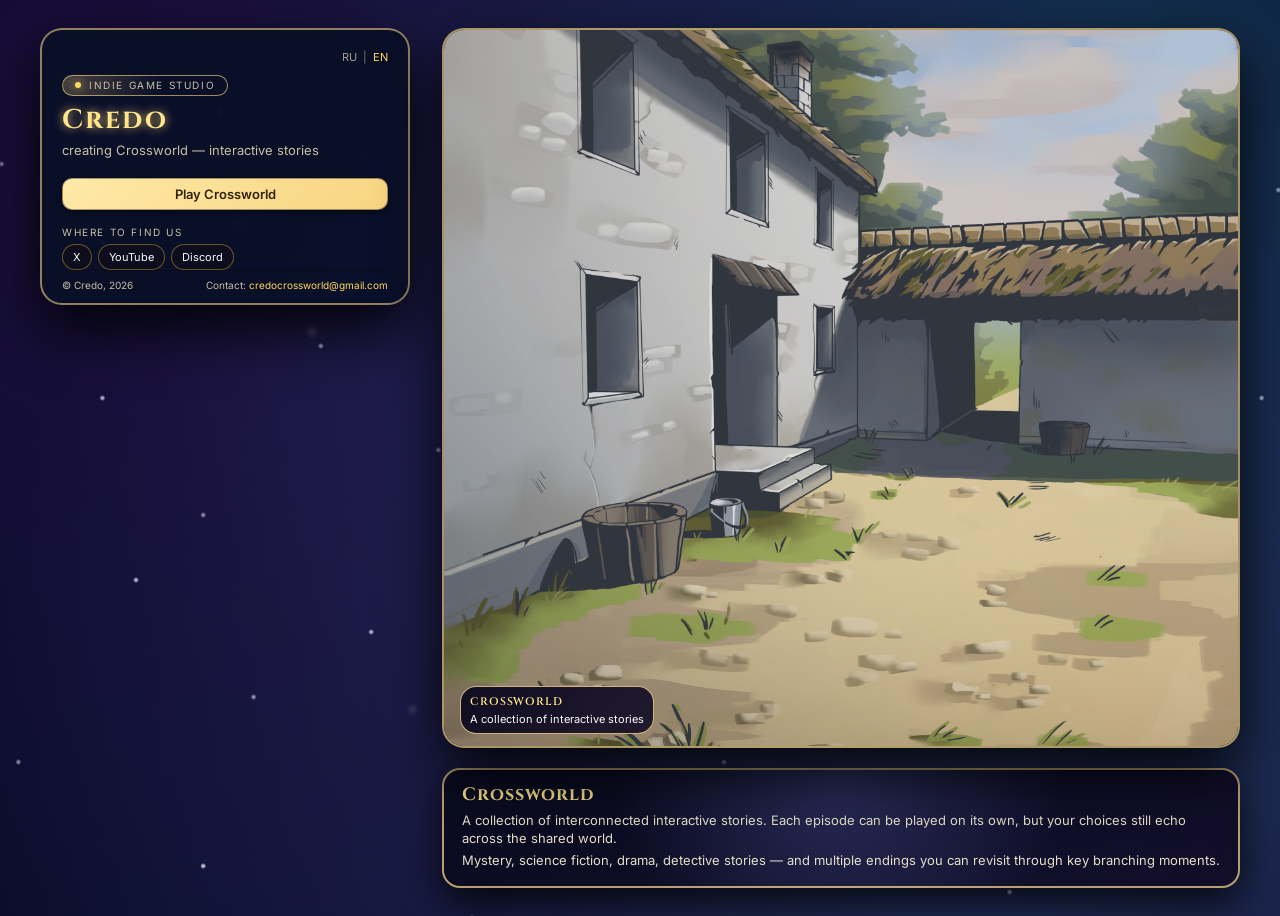
==== commit 810d0f5e: "Исправил соц сети" ====
--- a/index.html
+++ b/index.html
@@ -65,7 +65,7 @@
 
         <div class="cta-column">
           <!-- Замени href на реальные ссылки -->
-          <a class="btn btn-primary" href="https://food-king.itch.io/crossworld" target="_blank" rel="noopener noreferrer">
+          <a class="btn btn-primary" href="https://play.google.com/store/apps/details?id=com.Credo.CrossWorld" target="_blank" rel="noopener noreferrer">
             Играть в Crossworld
           </a>
 
@@ -80,7 +80,7 @@
           <div class="links-grid">
             <a class="pill-link" href="https://t.me/+BuVAD04osi0wZGUy" target="_blank" rel="noopener noreferrer">Telegram</a>
             <a class="pill-link" href="https://vk.com/credoindiegame" target="_blank" rel="noopener noreferrer">VK</a>
-            <a class="pill-link" href="https://discord.gg/SwpSPW9fme" target="_blank" rel="noopener noreferrer">Discord</a>
+            <a class="pill-link" href="https://www.youtube.com/@GamesAreACredo" target="_blank" rel="noopener noreferrer">YouTube</a>
           </div>
         </div>
 
